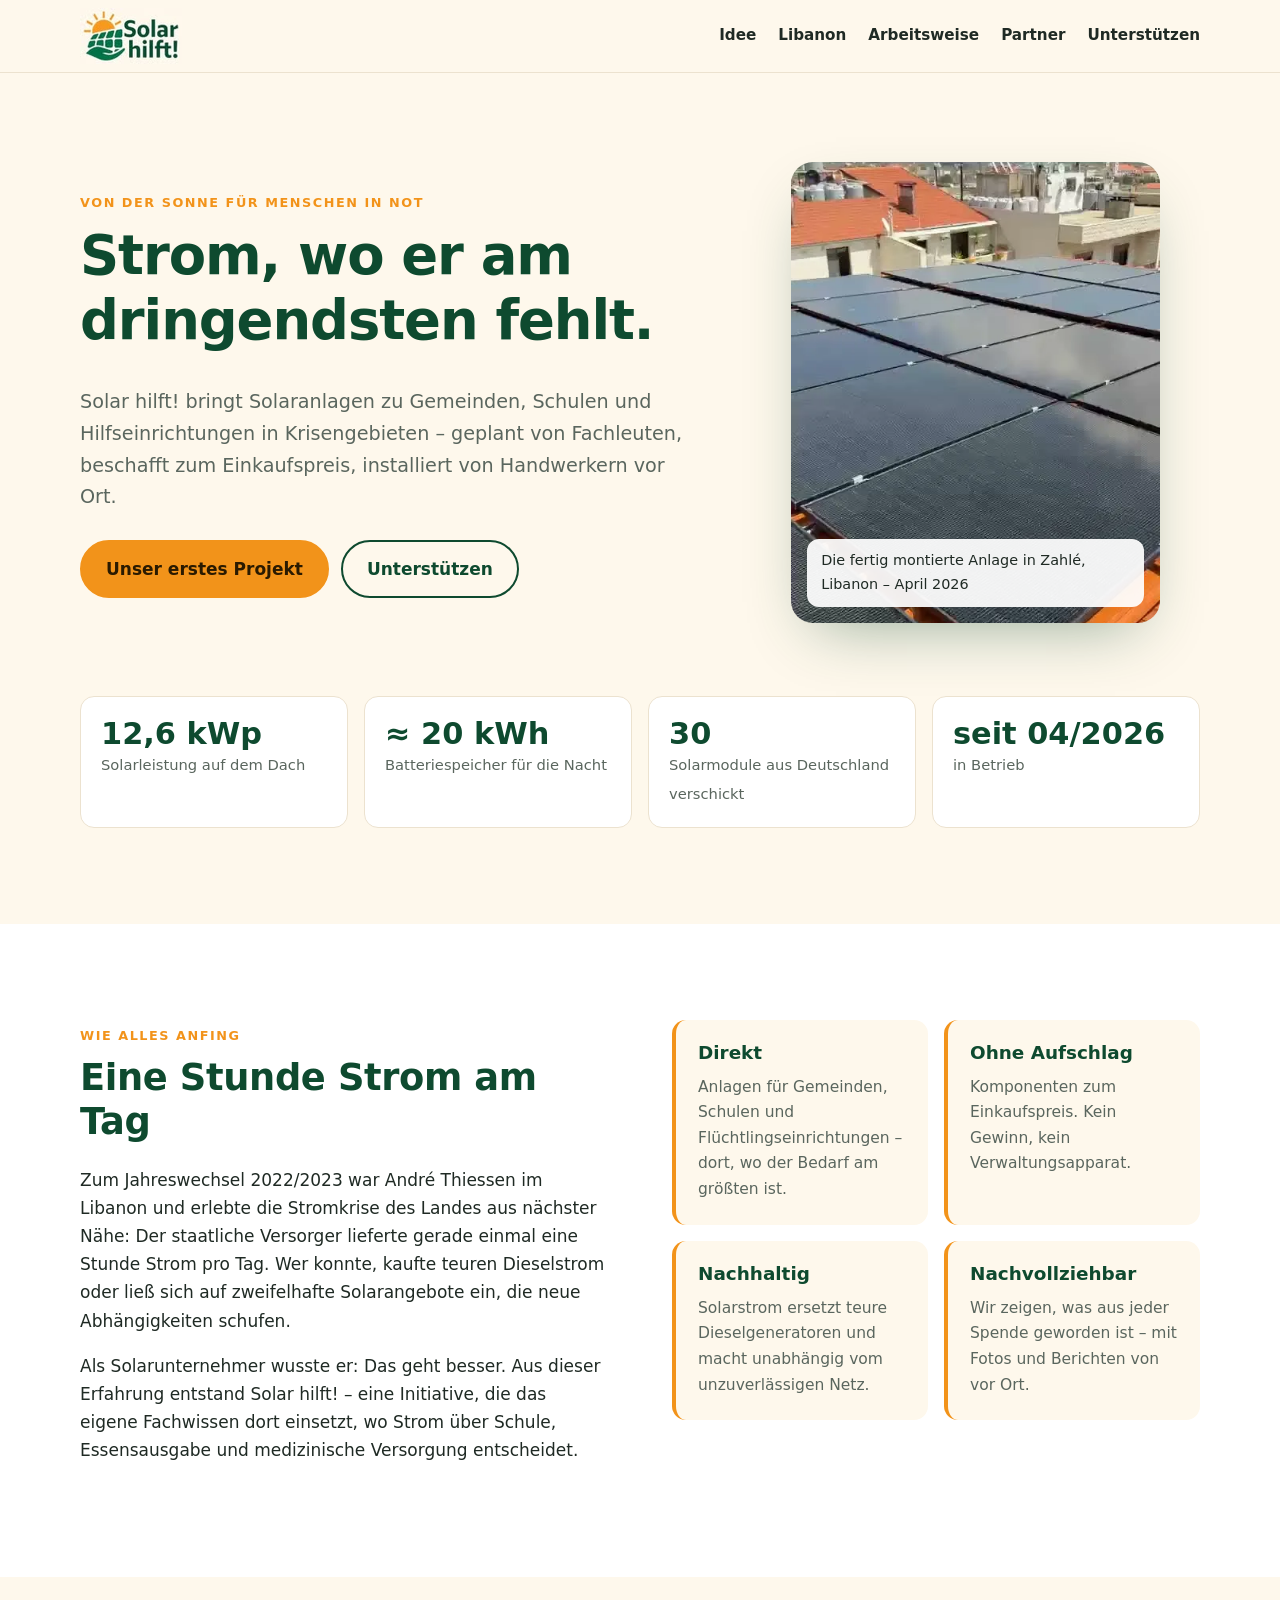
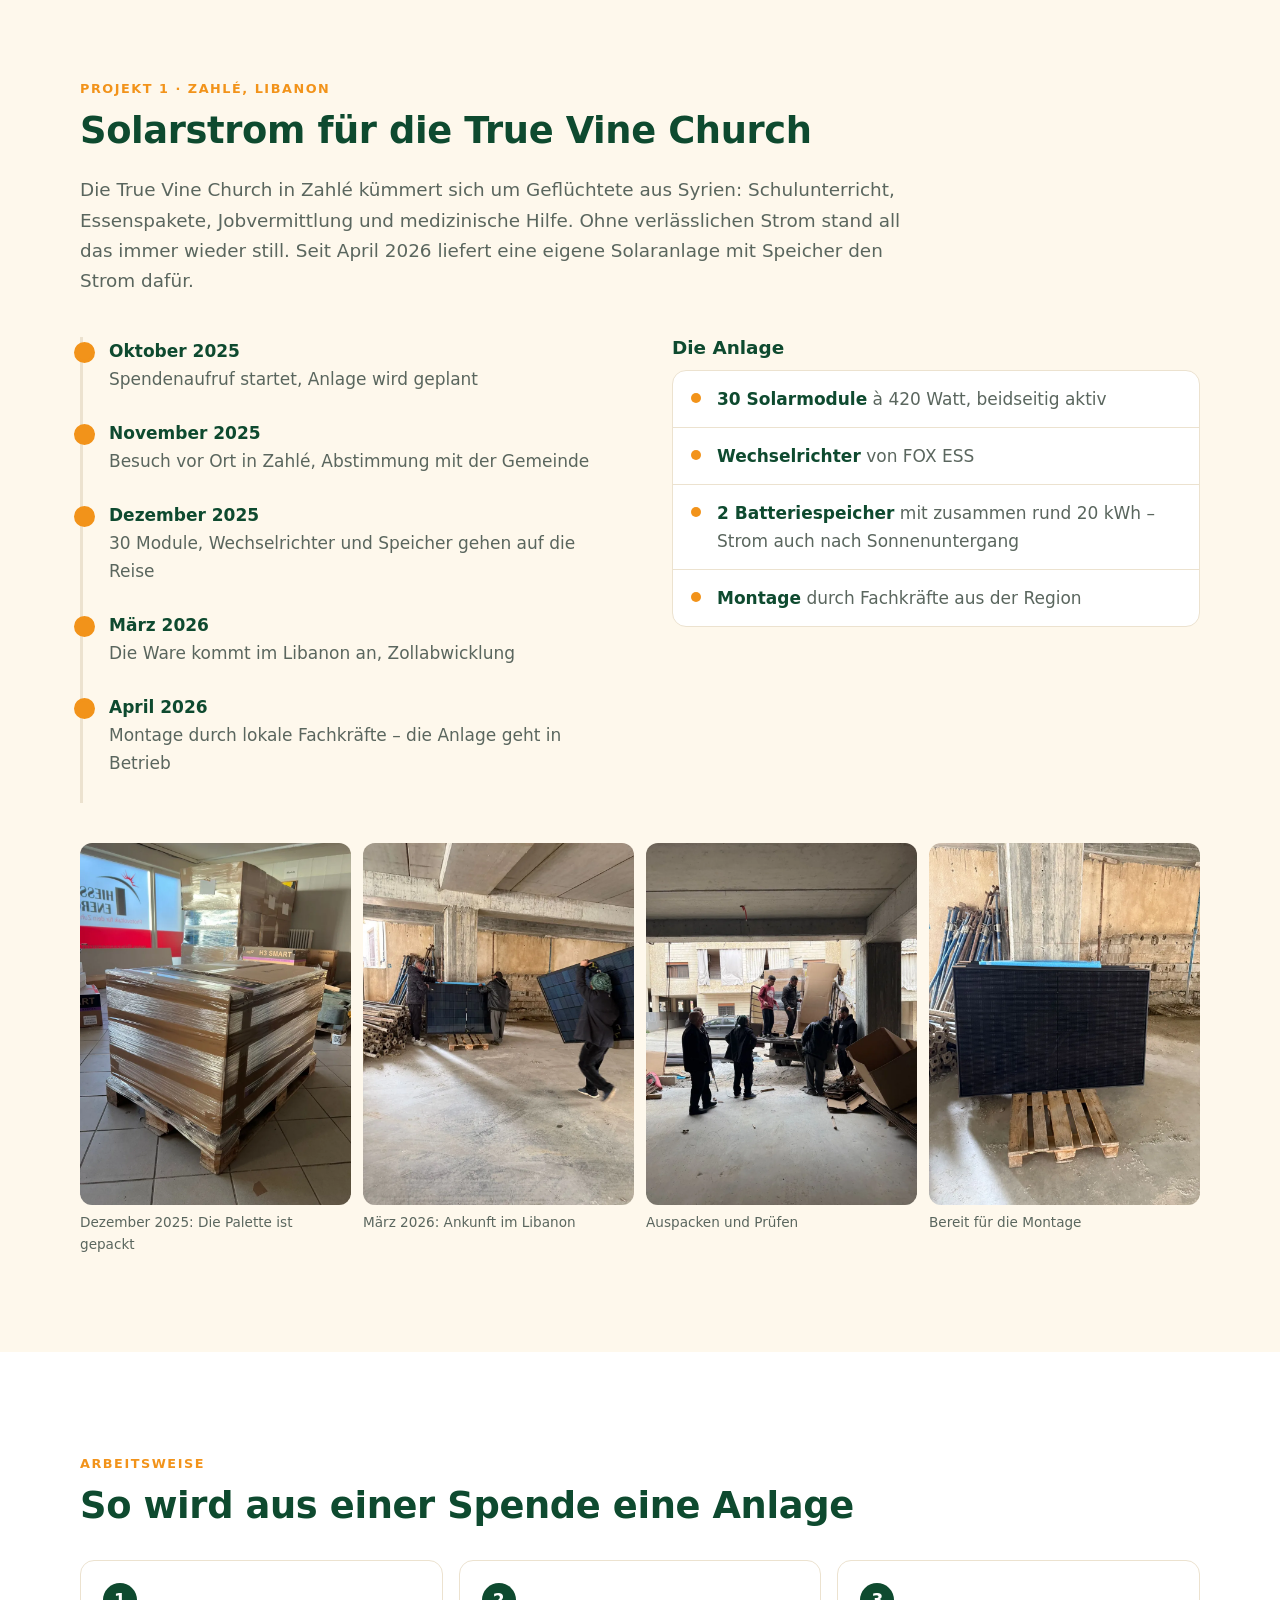
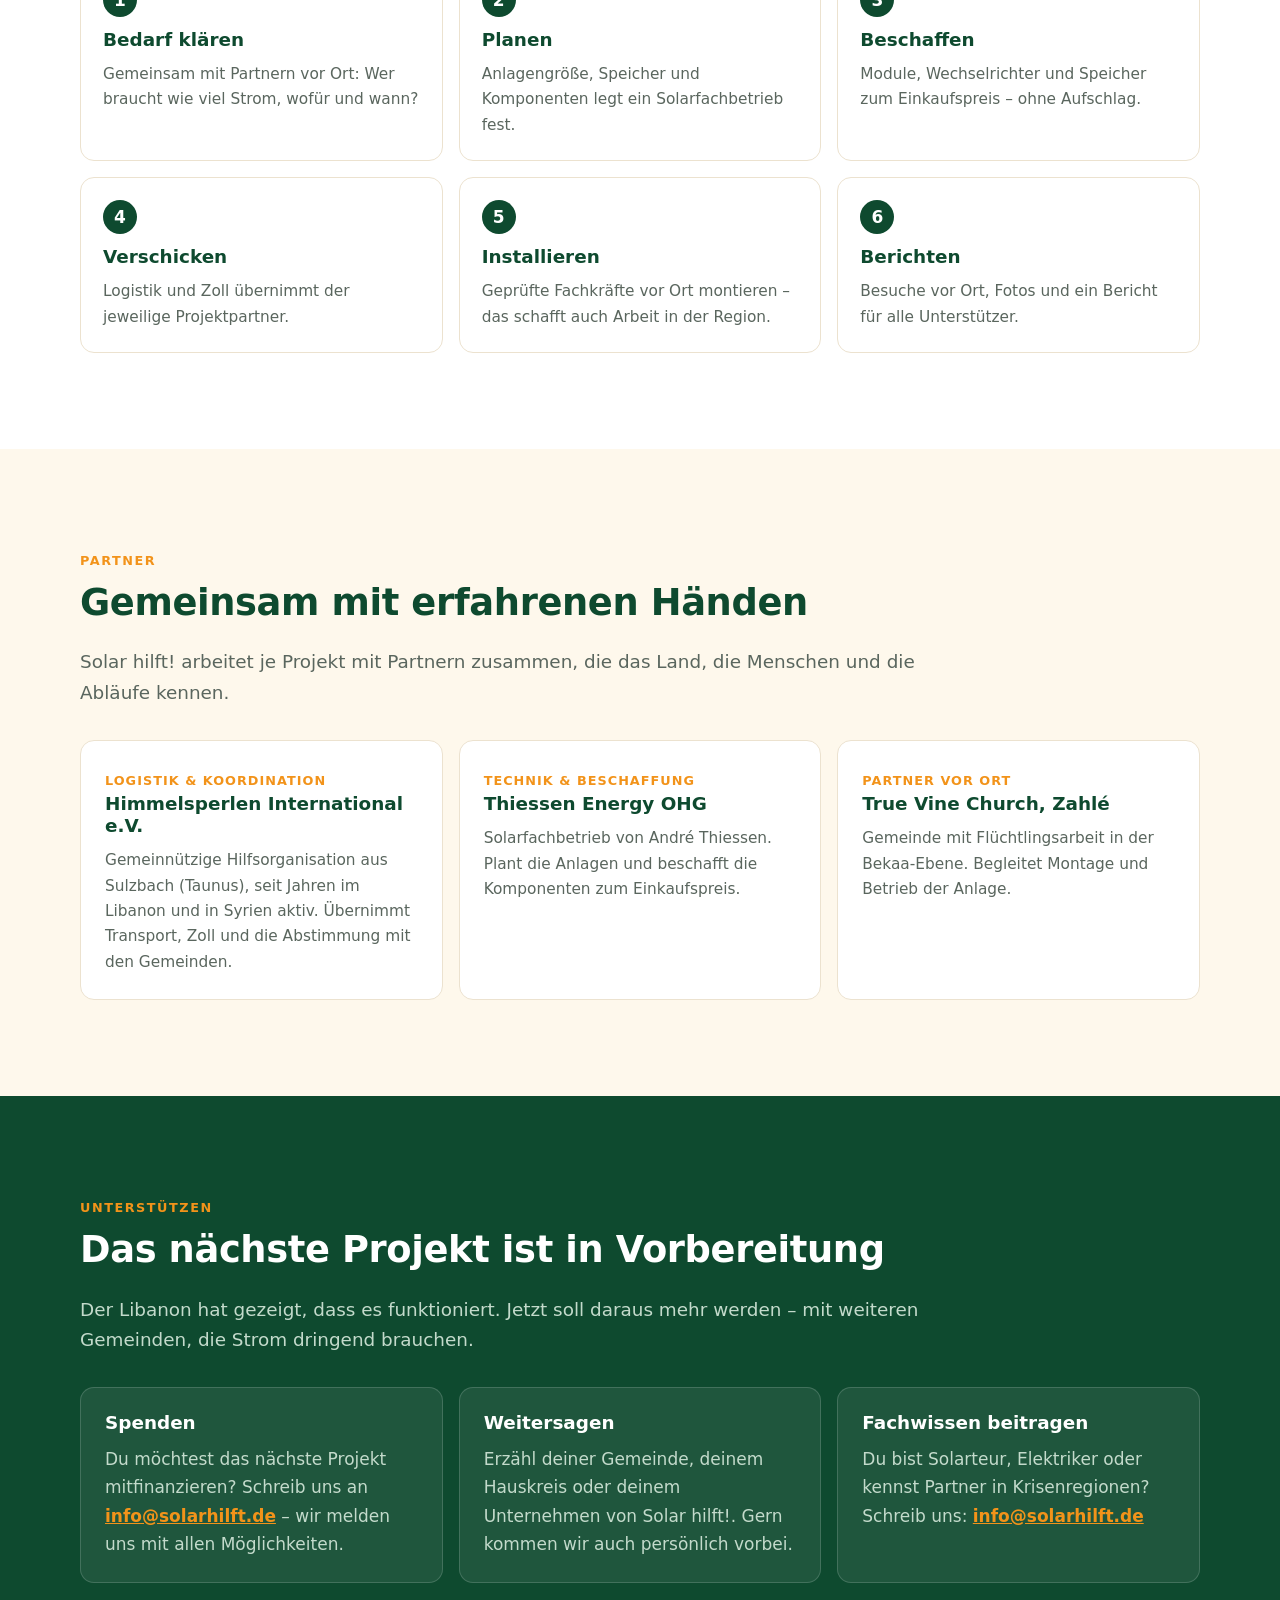
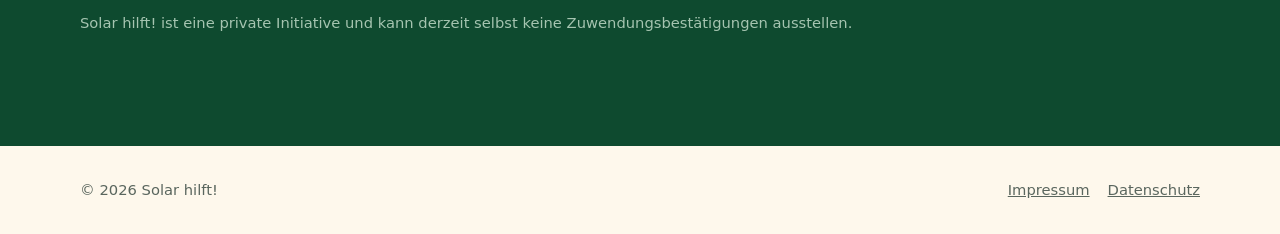
==== index.html @ 489e3f4d "Solar hilft! – erste Fassung der Website Co-Authored-By: Claude Opus 5.5 (1M context) <noreply@anthr" ====
<!doctype html>
<html lang="de">
<head>
<meta charset="utf-8">
<meta name="viewport" content="width=device-width, initial-scale=1">
<title>Solar hilft! – Solarstrom für Menschen in Krisengebieten</title>
<meta name="description" content="Solar hilft! bringt Solaranlagen zu Gemeinden in Krisengebieten. Erstes Projekt: 12,6 kWp mit Speicher für eine Flüchtlingshilfe in Zahlé, Libanon – seit April 2026 in Betrieb.">
<meta property="og:title" content="Solar hilft! – Solarstrom für Menschen in Krisengebieten">
<meta property="og:description" content="Erstes Projekt: Solaranlage mit Speicher für eine Gemeinde in Zahlé, Libanon, die sich um Geflüchtete kümmert. Seit April 2026 in Betrieb.">
<meta property="og:image" content="https://solarhilft.de/bilder/anlage-zahle.webp">
<meta property="og:type" content="website">
<link rel="icon" href="favicon.png" type="image/png">
<link rel="apple-touch-icon" href="apple-touch-icon.png">
<link rel="stylesheet" href="stil.css">
</head>
<body>

<header class="kopf">
  <div class="rahmen">
    <a class="marke" href="#"><img src="bilder/logo.webp" alt="Solar hilft!" width="102" height="56"></a>
    <nav class="navi" aria-label="Hauptnavigation">
      <a href="#idee">Idee</a>
      <a href="#libanon">Libanon</a>
      <a href="#arbeitsweise">Arbeitsweise</a>
      <a href="#partner">Partner</a>
      <a href="#unterstuetzen">Unterstützen</a>
    </nav>
  </div>
</header>

<main>

<section class="buehne">
  <div class="rahmen oben">
    <div>
      <span class="dachzeile">Von der Sonne für Menschen in Not</span>
      <h1>Strom, wo er am dringendsten fehlt.</h1>
      <p>Solar hilft! bringt Solaranlagen zu Gemeinden, Schulen und Hilfseinrichtungen in Krisengebieten – geplant von Fachleuten, beschafft zum Einkaufspreis, installiert von Handwerkern vor Ort.</p>
      <div class="knoepfe">
        <a class="knopf" href="#libanon">Unser erstes Projekt</a>
        <a class="knopf leer" href="#unterstuetzen">Unterstützen</a>
      </div>
    </div>
    <figure class="buehnenbild">
      <img src="bilder/anlage-zahle.webp" alt="Schwarze Solarmodule auf einem Dach in Zahlé, im Hintergrund die Bekaa-Ebene und Berge" width="464" height="832">
      <figcaption>Die fertig montierte Anlage in Zahlé, Libanon – April 2026</figcaption>
    </figure>
  </div>
  <div class="rahmen">
    <div class="zahlen">
      <div class="zahl"><strong>12,6 kWp</strong><span>Solarleistung auf dem Dach</span></div>
      <div class="zahl"><strong>≈ 20 kWh</strong><span>Batteriespeicher für die Nacht</span></div>
      <div class="zahl"><strong>30</strong><span>Solarmodule aus Deutschland verschickt</span></div>
      <div class="zahl"><strong>seit 04/2026</strong><span>in Betrieb</span></div>
    </div>
  </div>
</section>

<section id="idee" class="abschnitt-weiss">
  <div class="rahmen zweispaltig">
    <div>
      <span class="dachzeile">Wie alles anfing</span>
      <h2>Eine Stunde Strom am Tag</h2>
      <p>Zum Jahreswechsel 2022/2023 war André Thiessen im Libanon und erlebte die Stromkrise des Landes aus nächster Nähe: Der staatliche Versorger lieferte gerade einmal eine Stunde Strom pro Tag. Wer konnte, kaufte teuren Dieselstrom oder ließ sich auf zweifelhafte Solarangebote ein, die neue Abhängigkeiten schufen.</p>
      <p>Als Solarunternehmer wusste er: Das geht besser. Aus dieser Erfahrung entstand Solar hilft! – eine Initiative, die das eigene Fachwissen dort einsetzt, wo Strom über Schule, Essensausgabe und medizinische Versorgung entscheidet.</p>
    </div>
    <div class="leitsaetze">
      <div class="leitsatz"><h3>Direkt</h3><p>Anlagen für Gemeinden, Schulen und Flüchtlingseinrichtungen – dort, wo der Bedarf am größten ist.</p></div>
      <div class="leitsatz"><h3>Ohne Aufschlag</h3><p>Komponenten zum Einkaufspreis. Kein Gewinn, kein Verwaltungsapparat.</p></div>
      <div class="leitsatz"><h3>Nachhaltig</h3><p>Solarstrom ersetzt teure Dieselgeneratoren und macht unabhängig vom unzuverlässigen Netz.</p></div>
      <div class="leitsatz"><h3>Nachvollziehbar</h3><p>Wir zeigen, was aus jeder Spende geworden ist – mit Fotos und Berichten von vor Ort.</p></div>
    </div>
  </div>
</section>

<section id="libanon">
  <div class="rahmen">
    <span class="dachzeile">Projekt 1 · Zahlé, Libanon</span>
    <h2>Solarstrom für die True Vine Church</h2>
    <p class="einleitung">Die True Vine Church in Zahlé kümmert sich um Geflüchtete aus Syrien: Schulunterricht, Essenspakete, Jobvermittlung und medizinische Hilfe. Ohne verlässlichen Strom stand all das immer wieder still. Seit April 2026 liefert eine eigene Solaranlage mit Speicher den Strom dafür.</p>

    <div class="zweispaltig" style="margin-top:40px">
      <ol class="zeitleiste">
        <li class="fertig"><time>Oktober 2025</time><p>Spendenaufruf startet, Anlage wird geplant</p></li>
        <li class="fertig"><time>November 2025</time><p>Besuch vor Ort in Zahlé, Abstimmung mit der Gemeinde</p></li>
        <li class="fertig"><time>Dezember 2025</time><p>30 Module, Wechselrichter und Speicher gehen auf die Reise</p></li>
        <li class="fertig"><time>März 2026</time><p>Die Ware kommt im Libanon an, Zollabwicklung</p></li>
        <li class="fertig"><time>April 2026</time><p>Montage durch lokale Fachkräfte – die Anlage geht in Betrieb</p></li>
      </ol>
      <div>
        <h3>Die Anlage</h3>
        <ul class="technik">
          <li><strong>30 Solarmodule</strong> à 420 Watt, beidseitig aktiv</li>
          <li><strong>Wechselrichter</strong> von FOX ESS</li>
          <li><strong>2 Batteriespeicher</strong> mit zusammen rund 20 kWh – Strom auch nach Sonnenuntergang</li>
          <li><strong>Montage</strong> durch Fachkräfte aus der Region</li>
        </ul>
      </div>
    </div>

    <div class="galerie">
      <figure><img src="bilder/palette-versand.webp" alt="Verpackte Palette mit Solarmodulen vor dem Versand" loading="lazy" width="900" height="1200"><figcaption>Dezember 2025: Die Palette ist gepackt</figcaption></figure>
      <figure><img src="bilder/ankunft-libanon-1.webp" alt="Helfer tragen Solarmodule in einen Rohbau im Libanon" loading="lazy" width="900" height="1200"><figcaption>März 2026: Ankunft im Libanon</figcaption></figure>
      <figure><img src="bilder/ankunft-libanon-2.webp" alt="Helfer beim Auspacken der Lieferung" loading="lazy" width="900" height="1200"><figcaption>Auspacken und Prüfen</figcaption></figure>
      <figure><img src="bilder/modul-libanon.webp" alt="Ein schwarzes Solarmodul auf einer Palette" loading="lazy" width="900" height="1200"><figcaption>Bereit für die Montage</figcaption></figure>
    </div>
  </div>
</section>

<section id="arbeitsweise" class="abschnitt-weiss">
  <div class="rahmen">
    <span class="dachzeile">Arbeitsweise</span>
    <h2>So wird aus einer Spende eine Anlage</h2>
    <ol class="schritte" style="margin-top:32px">
      <li><h3>Bedarf klären</h3><p>Gemeinsam mit Partnern vor Ort: Wer braucht wie viel Strom, wofür und wann?</p></li>
      <li><h3>Planen</h3><p>Anlagengröße, Speicher und Komponenten legt ein Solarfachbetrieb fest.</p></li>
      <li><h3>Beschaffen</h3><p>Module, Wechselrichter und Speicher zum Einkaufspreis – ohne Aufschlag.</p></li>
      <li><h3>Verschicken</h3><p>Logistik und Zoll übernimmt der jeweilige Projektpartner.</p></li>
      <li><h3>Installieren</h3><p>Geprüfte Fachkräfte vor Ort montieren – das schafft auch Arbeit in der Region.</p></li>
      <li><h3>Berichten</h3><p>Besuche vor Ort, Fotos und ein Bericht für alle Unterstützer.</p></li>
    </ol>
  </div>
</section>

<section id="partner">
  <div class="rahmen">
    <span class="dachzeile">Partner</span>
    <h2>Gemeinsam mit erfahrenen Händen</h2>
    <p class="einleitung">Solar hilft! arbeitet je Projekt mit Partnern zusammen, die das Land, die Menschen und die Abläufe kennen.</p>
    <div class="partner" style="margin-top:32px">
      <div class="partnerkarte"><span class="rolle">Logistik &amp; Koordination</span><h3>Himmelsperlen International e.V.</h3><p>Gemeinnützige Hilfsorganisation aus Sulzbach (Taunus), seit Jahren im Libanon und in Syrien aktiv. Übernimmt Transport, Zoll und die Abstimmung mit den Gemeinden.</p></div>
      <div class="partnerkarte"><span class="rolle">Technik &amp; Beschaffung</span><h3>Thiessen Energy OHG</h3><p>Solarfachbetrieb von André Thiessen. Plant die Anlagen und beschafft die Komponenten zum Einkaufspreis.</p></div>
      <div class="partnerkarte"><span class="rolle">Partner vor Ort</span><h3>True Vine Church, Zahlé</h3><p>Gemeinde mit Flüchtlingsarbeit in der Bekaa-Ebene. Begleitet Montage und Betrieb der Anlage.</p></div>
    </div>
  </div>
</section>

<section id="unterstuetzen" class="mitmachen">
  <div class="rahmen">
    <span class="dachzeile">Unterstützen</span>
    <h2>Das nächste Projekt ist in Vorbereitung</h2>
    <p class="einleitung">Der Libanon hat gezeigt, dass es funktioniert. Jetzt soll daraus mehr werden – mit weiteren Gemeinden, die Strom dringend brauchen.</p>
    <div class="wege">
      <div class="weg"><h3>Spenden</h3><p>Du möchtest das nächste Projekt mitfinanzieren? Schreib uns an <a href="mailto:info@solarhilft.de">info@solarhilft.de</a> – wir melden uns mit allen Möglichkeiten.</p></div>
      <div class="weg"><h3>Weitersagen</h3><p>Erzähl deiner Gemeinde, deinem Hauskreis oder deinem Unternehmen von Solar hilft!. Gern kommen wir auch persönlich vorbei.</p></div>
      <div class="weg"><h3>Fachwissen beitragen</h3><p>Du bist Solarteur, Elektriker oder kennst Partner in Krisenregionen? Schreib uns: <a href="mailto:info@solarhilft.de">info@solarhilft.de</a></p></div>
    </div>
    <p class="hinweis">Solar hilft! ist eine private Initiative und kann derzeit selbst keine Zuwendungsbestätigungen ausstellen.</p>
  </div>
</section>

</main>

<footer class="fuss">
  <div class="rahmen">
    <span>© 2026 Solar hilft!</span>
    <span><a href="impressum.html">Impressum</a><a href="datenschutz.html">Datenschutz</a></span>
  </div>
</footer>

</body>
</html>
---- stil.css ----
:root {
  /* Farben aus dem Instagram-Logo @solarhilft */
  --sonne: #f2931a;
  --sonne-hell: #fdefd6;
  --tief: #0e4a2f;
  --tief-2: #127045;
  --text: #1f2a24;
  --leise: #5a665e;
  --flaeche: #ffffff;
  --grund: #fef8ec;
  --linie: #ece2cf;
  --radius: 14px;
  --breite: 1120px;
}

* { box-sizing: border-box; }
html { scroll-behavior: smooth; }
body {
  margin: 0;
  background: var(--grund);
  color: var(--text);
  font: 17px/1.65 "Segoe UI", system-ui, -apple-system, Roboto, "Helvetica Neue", Arial, sans-serif;
}
img { max-width: 100%; height: auto; display: block; }
a { color: var(--tief-2); }
h1, h2, h3 { color: var(--tief); line-height: 1.2; margin: 0 0 .6em; }
h1 { font-size: clamp(2.1rem, 5vw, 3.4rem); letter-spacing: -.02em; }
h2 { font-size: clamp(1.6rem, 3.4vw, 2.3rem); letter-spacing: -.01em; }
h3 { font-size: 1.15rem; }
p { margin: 0 0 1em; }

.rahmen { width: min(var(--breite), 100% - 32px); margin-inline: auto; }
section { padding: clamp(56px, 8vw, 96px) 0; }
.abschnitt-weiss { background: var(--flaeche); }
.dachzeile {
  display: inline-block; font-size: .8rem; font-weight: 700; letter-spacing: .12em;
  text-transform: uppercase; color: var(--sonne); margin-bottom: .8em;
}
.einleitung { font-size: 1.15rem; color: var(--leise); max-width: 46em; }

/* Kopf */
.kopf {
  position: sticky; top: 0; z-index: 10; background: rgba(254, 248, 236, .95);
  backdrop-filter: blur(8px); border-bottom: 1px solid var(--linie);
}
.kopf .rahmen { display: flex; align-items: center; justify-content: space-between; height: 72px; gap: 16px; }
.marke { display: flex; align-items: center; }
.marke img { height: 56px; width: auto; }
.navi { display: flex; gap: 22px; }
.navi a { color: var(--text); text-decoration: none; font-weight: 600; font-size: .95rem; }
.navi a:hover { color: var(--tief-2); }
@media (max-width: 760px) { .navi { display: none; } }

.knopf {
  display: inline-block; padding: 13px 24px; border-radius: 999px; font-weight: 700;
  text-decoration: none; background: var(--sonne); color: #2a1a00; border: 2px solid var(--sonne);
}
.knopf:hover { background: #dc8210; border-color: #dc8210; }
.knopf.leer { background: transparent; color: var(--tief); border-color: var(--tief); }
.knopf.leer:hover { background: var(--tief); color: #fff; }

/* Bühne */
.buehne { padding-top: clamp(40px, 6vw, 72px); }
.buehne .rahmen.oben { display: grid; grid-template-columns: 1.15fr .85fr; gap: clamp(28px, 5vw, 64px); align-items: center; }
.buehne p { font-size: 1.2rem; color: var(--leise); max-width: 34em; }
.knoepfe { display: flex; flex-wrap: wrap; gap: 12px; margin-top: 1.6em; }
.buehnenbild { position: relative; }
.buehnenbild img { border-radius: 22px; aspect-ratio: 4 / 5; object-fit: cover; width: 100%; box-shadow: 0 24px 60px -24px rgba(14, 74, 47, .45); }
.buehnenbild figcaption {
  position: absolute; left: 16px; bottom: 16px; right: 16px; background: rgba(255, 255, 255, .93);
  border-radius: 12px; padding: 10px 14px; font-size: .9rem; color: var(--text);
}
@media (max-width: 860px) { .buehne .rahmen.oben { grid-template-columns: 1fr; } .buehnenbild { max-width: 440px; } }

/* Kennzahlen */
.zahlen { display: grid; grid-template-columns: repeat(4, 1fr); gap: 16px; margin-top: 56px; }
.zahl { background: var(--flaeche); border: 1px solid var(--linie); border-radius: var(--radius); padding: 20px; }
.zahl strong { display: block; font-size: 1.9rem; color: var(--tief); line-height: 1.1; }
.zahl span { color: var(--leise); font-size: .92rem; }
@media (max-width: 760px) { .zahlen { grid-template-columns: repeat(2, 1fr); } .zahl strong { font-size: 1.45rem; } }

/* Zwei Spalten */
.zweispaltig { display: grid; grid-template-columns: 1fr 1fr; gap: clamp(28px, 5vw, 64px); align-items: start; }
@media (max-width: 860px) { .zweispaltig { grid-template-columns: 1fr; } }

.leitsaetze { display: grid; grid-template-columns: repeat(2, 1fr); gap: 16px; }
.leitsatz { background: var(--grund); border-radius: var(--radius); padding: 22px; border-left: 4px solid var(--sonne); }
.leitsatz p { margin: 0; color: var(--leise); font-size: .97rem; }
@media (max-width: 560px) { .leitsaetze { grid-template-columns: 1fr; } }

/* Zeitleiste */
.zeitleiste { list-style: none; margin: 0; padding: 0; border-left: 3px solid var(--linie); }
.zeitleiste li { position: relative; padding: 0 0 26px 26px; }
.zeitleiste li::before {
  content: ""; position: absolute; left: -9px; top: 5px; width: 15px; height: 15px;
  border-radius: 50%; background: var(--flaeche); border: 3px solid var(--sonne);
}
.zeitleiste li.fertig::before { background: var(--sonne); }
.zeitleiste time { font-weight: 700; color: var(--tief); display: block; }
.zeitleiste p { margin: 0; color: var(--leise); }

.galerie { display: grid; grid-template-columns: repeat(4, 1fr); gap: 12px; margin-top: 40px; }
.galerie figure { margin: 0; }
.galerie img { border-radius: 12px; aspect-ratio: 3 / 4; object-fit: cover; width: 100%; }
.galerie figcaption { font-size: .85rem; color: var(--leise); margin-top: 6px; }
@media (max-width: 760px) { .galerie { grid-template-columns: repeat(2, 1fr); } }

/* Technik */
.technik { list-style: none; margin: 0; padding: 0; background: var(--flaeche); border: 1px solid var(--linie); border-radius: var(--radius); }
.technik li { padding: 14px 18px 14px 44px; border-bottom: 1px solid var(--linie); position: relative; color: var(--leise); }
.technik li:last-child { border-bottom: 0; }
.technik li::before { content: ""; position: absolute; left: 18px; top: 22px; width: 10px; height: 10px; border-radius: 50%; background: var(--sonne); }
.technik strong { color: var(--tief); }

/* Kosten */
.kosten { width: 100%; border-collapse: collapse; background: var(--flaeche); border-radius: var(--radius); overflow: hidden; border: 1px solid var(--linie); }
.kosten td { padding: 14px 18px; border-bottom: 1px solid var(--linie); }
.kosten td:last-child { text-align: right; font-variant-numeric: tabular-nums; white-space: nowrap; font-weight: 600; }
.kosten tr:last-child td { border-bottom: 0; background: var(--sonne-hell); font-weight: 700; }
.kosten small { display: block; color: var(--leise); font-weight: 400; }

/* Schritte */
.schritte { counter-reset: schritt; display: grid; grid-template-columns: repeat(3, 1fr); gap: 16px; list-style: none; padding: 0; margin: 0; }
.schritte li { counter-increment: schritt; background: var(--flaeche); border: 1px solid var(--linie); border-radius: var(--radius); padding: 22px; }
.schritte li::before {
  content: counter(schritt); display: grid; place-items: center; width: 34px; height: 34px; border-radius: 50%;
  background: var(--tief); color: #fff; font-weight: 700; margin-bottom: 12px;
}
.schritte p { margin: 0; color: var(--leise); font-size: .96rem; }
@media (max-width: 860px) { .schritte { grid-template-columns: 1fr 1fr; } }
@media (max-width: 560px) { .schritte { grid-template-columns: 1fr; } }

/* Partner */
.partner { display: grid; grid-template-columns: repeat(3, 1fr); gap: 16px; }
.partnerkarte { background: var(--flaeche); border: 1px solid var(--linie); border-radius: var(--radius); padding: 24px; }
.partnerkarte .rolle { font-size: .8rem; font-weight: 700; text-transform: uppercase; letter-spacing: .08em; color: var(--sonne); }
.partnerkarte p { margin: 0; color: var(--leise); font-size: .96rem; }
@media (max-width: 860px) { .partner { grid-template-columns: 1fr; } }

/* Unterstützen */
.mitmachen { background: var(--tief); color: #e6f1ea; }
.mitmachen h2, .mitmachen h3 { color: #fff; }
.mitmachen .einleitung { color: #c3dacb; }
.wege { display: grid; grid-template-columns: repeat(3, 1fr); gap: 16px; margin-top: 32px; }
.weg { background: rgba(255, 255, 255, .07); border: 1px solid rgba(255, 255, 255, .16); border-radius: var(--radius); padding: 24px; }
.weg p { color: #c3dacb; margin-bottom: 0; }
.weg a { color: var(--sonne); font-weight: 700; }
.hinweis { margin-top: 28px; font-size: .92rem; color: #a5c4b0; }
@media (max-width: 860px) { .wege { grid-template-columns: 1fr; } }

/* Fuß */
.fuss { padding: 32px 0; font-size: .92rem; color: var(--leise); }
.fuss .rahmen { display: flex; flex-wrap: wrap; justify-content: space-between; gap: 12px; }
.fuss a { color: var(--leise); margin-left: 18px; }

/* Rechtstexte */
.rechtstext { max-width: 760px; }
.rechtstext h2 { font-size: 1.3rem; margin-top: 1.6em; }

.platzhalter { background: #ffe9a8; padding: 0 4px; border-radius: 4px; }
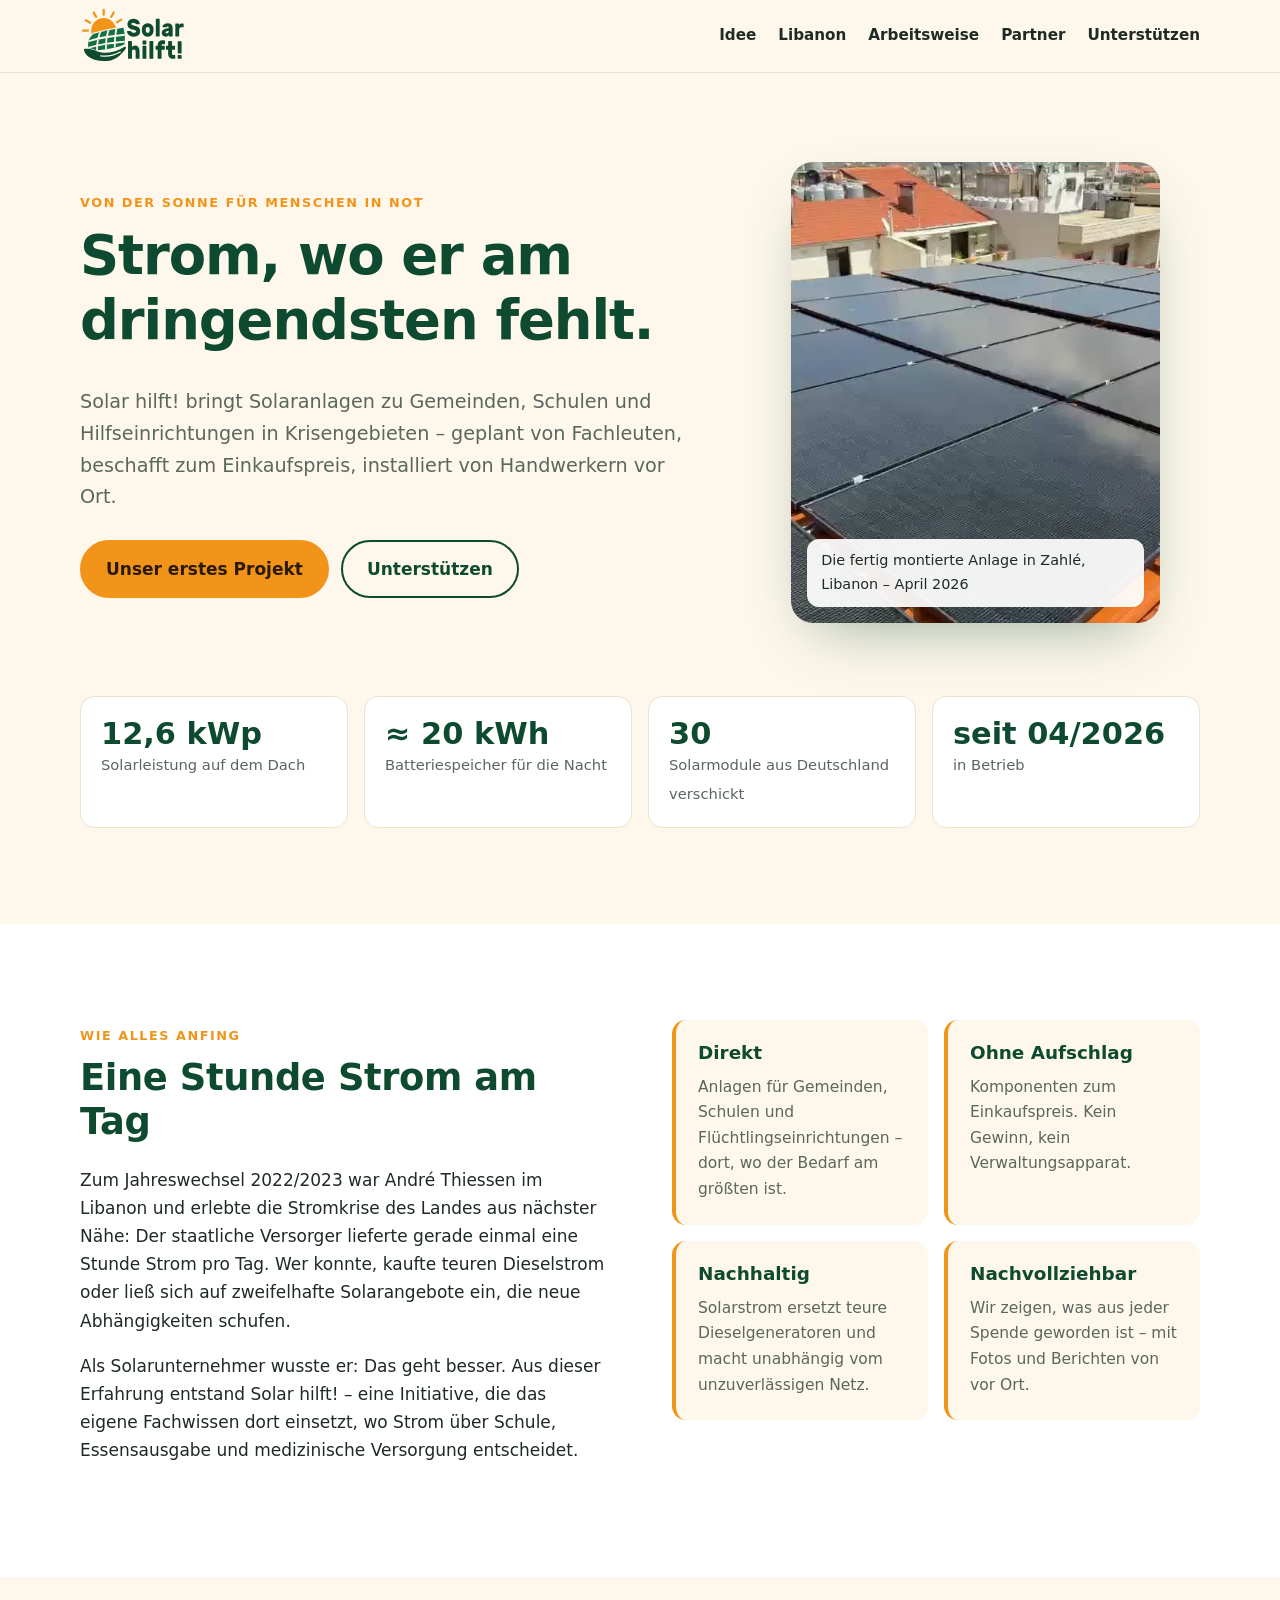
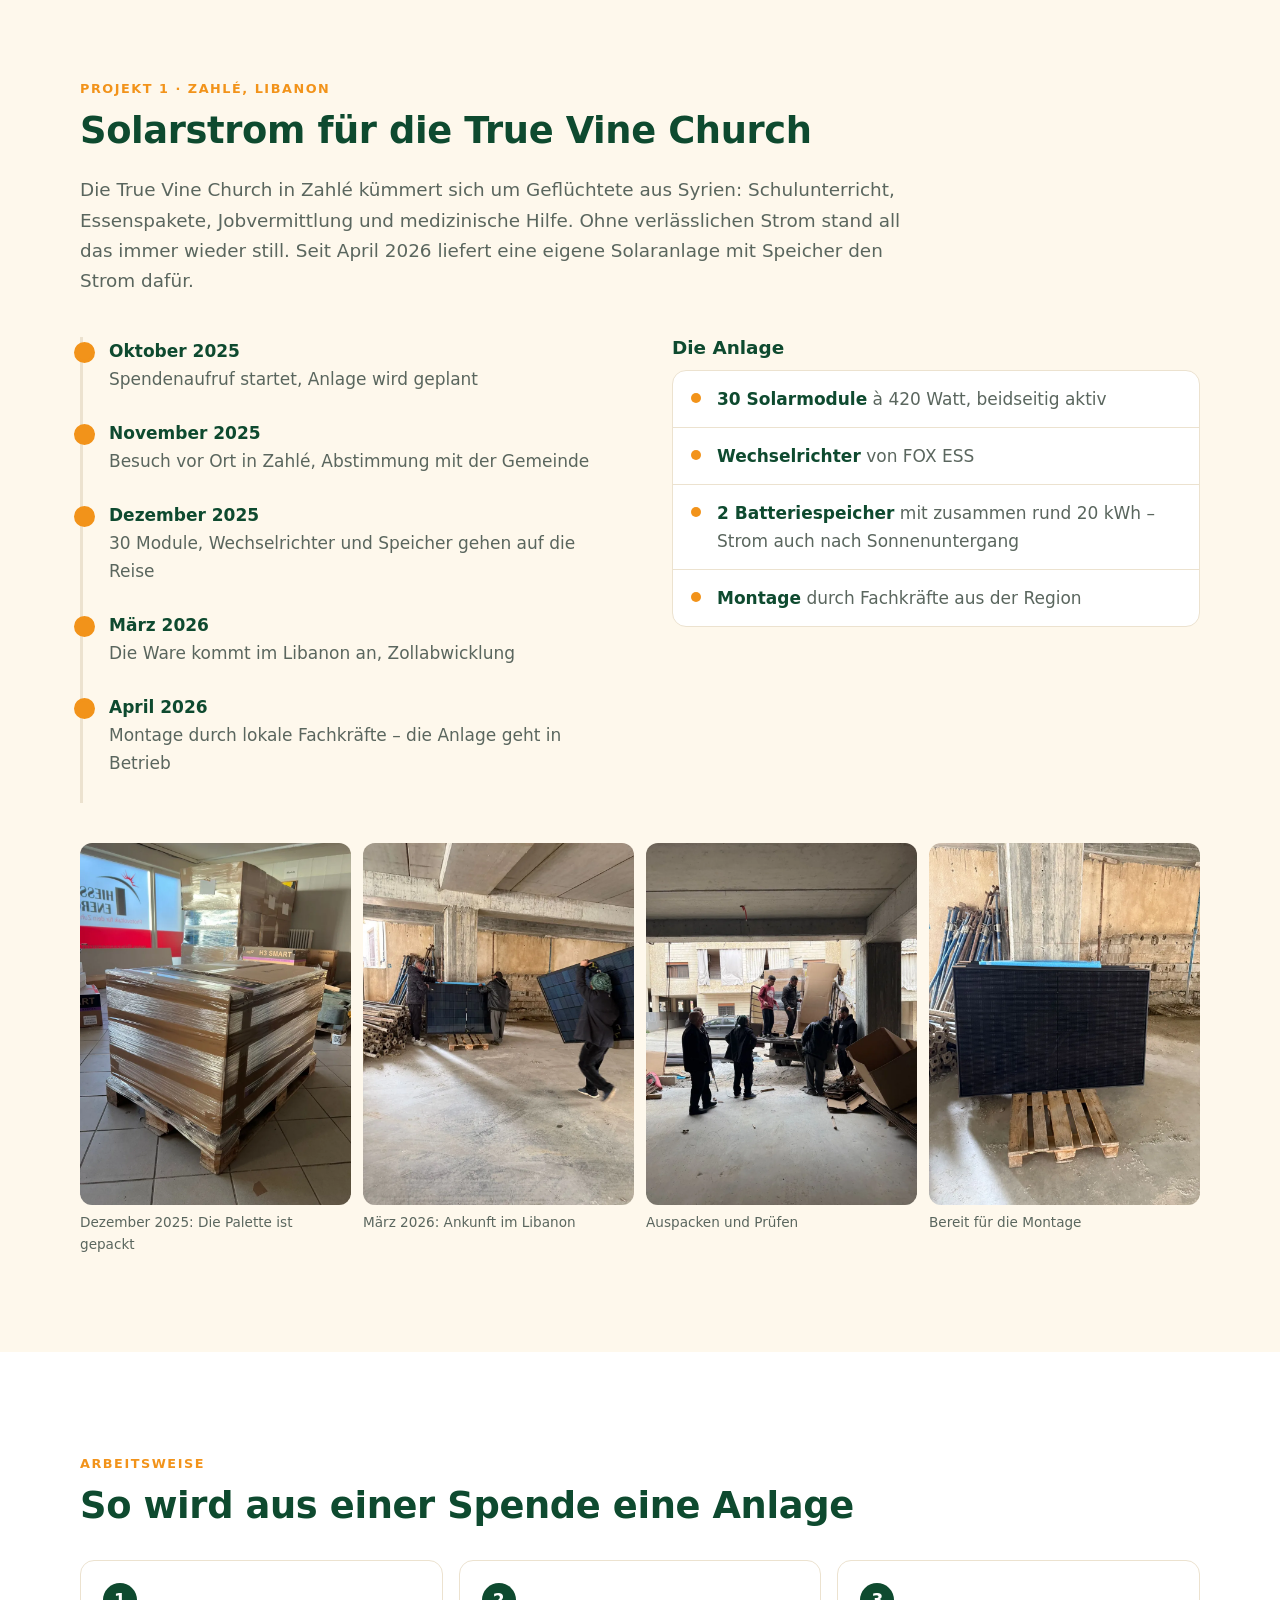
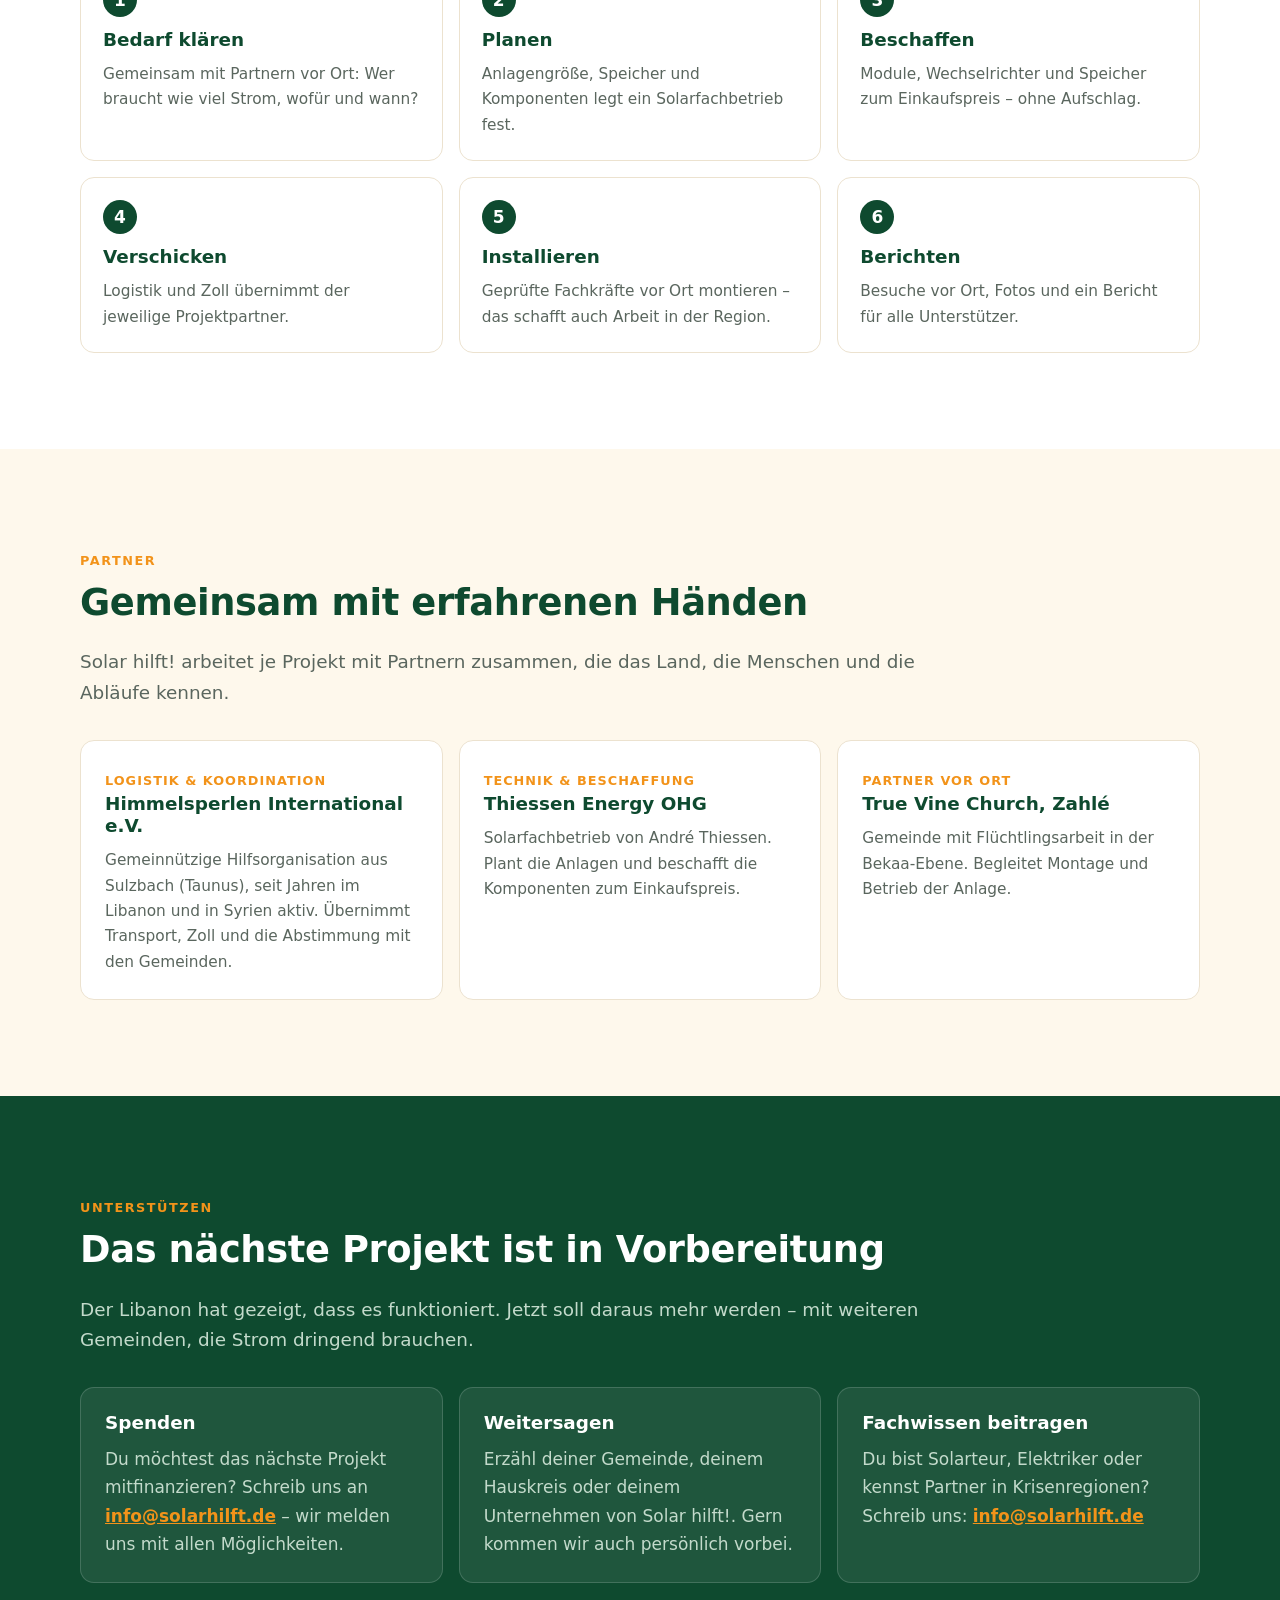
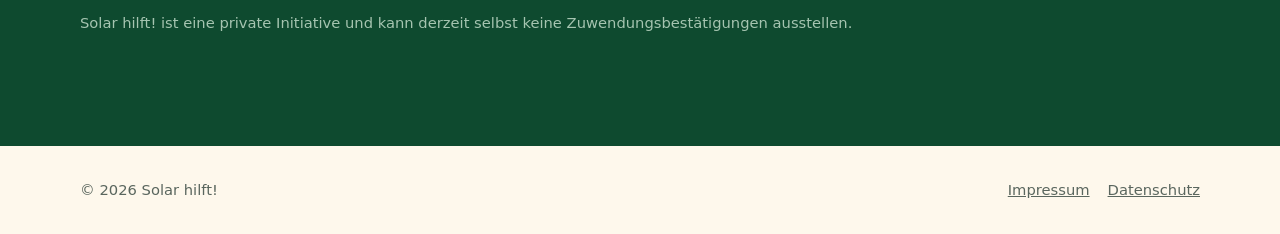
==== commit 168781d1: "Logo als Vektor (SVG) statt 150-px-Bild, Favicon neu Co-Authored-By: Claude Opus 5.5 (1M context) <n" ====
--- a/index.html
+++ b/index.html
@@ -9,6 +9,7 @@
 <meta property="og:description" content="Erstes Projekt: Solaranlage mit Speicher für eine Gemeinde in Zahlé, Libanon, die sich um Geflüchtete kümmert. Seit April 2026 in Betrieb.">
 <meta property="og:image" content="https://solarhilft.de/bilder/anlage-zahle.webp">
 <meta property="og:type" content="website">
+<link rel="icon" href="favicon.svg" type="image/svg+xml">
 <link rel="icon" href="favicon.png" type="image/png">
 <link rel="apple-touch-icon" href="apple-touch-icon.png">
 <link rel="stylesheet" href="stil.css">
@@ -17,7 +18,7 @@
 
 <header class="kopf">
   <div class="rahmen">
-    <a class="marke" href="#"><img src="bilder/logo.webp" alt="Solar hilft!" width="102" height="56"></a>
+    <a class="marke" href="#"><img src="bilder/logo.svg" alt="Solar hilft!" width="108" height="56"></a>
     <nav class="navi" aria-label="Hauptnavigation">
       <a href="#idee">Idee</a>
       <a href="#libanon">Libanon</a>
